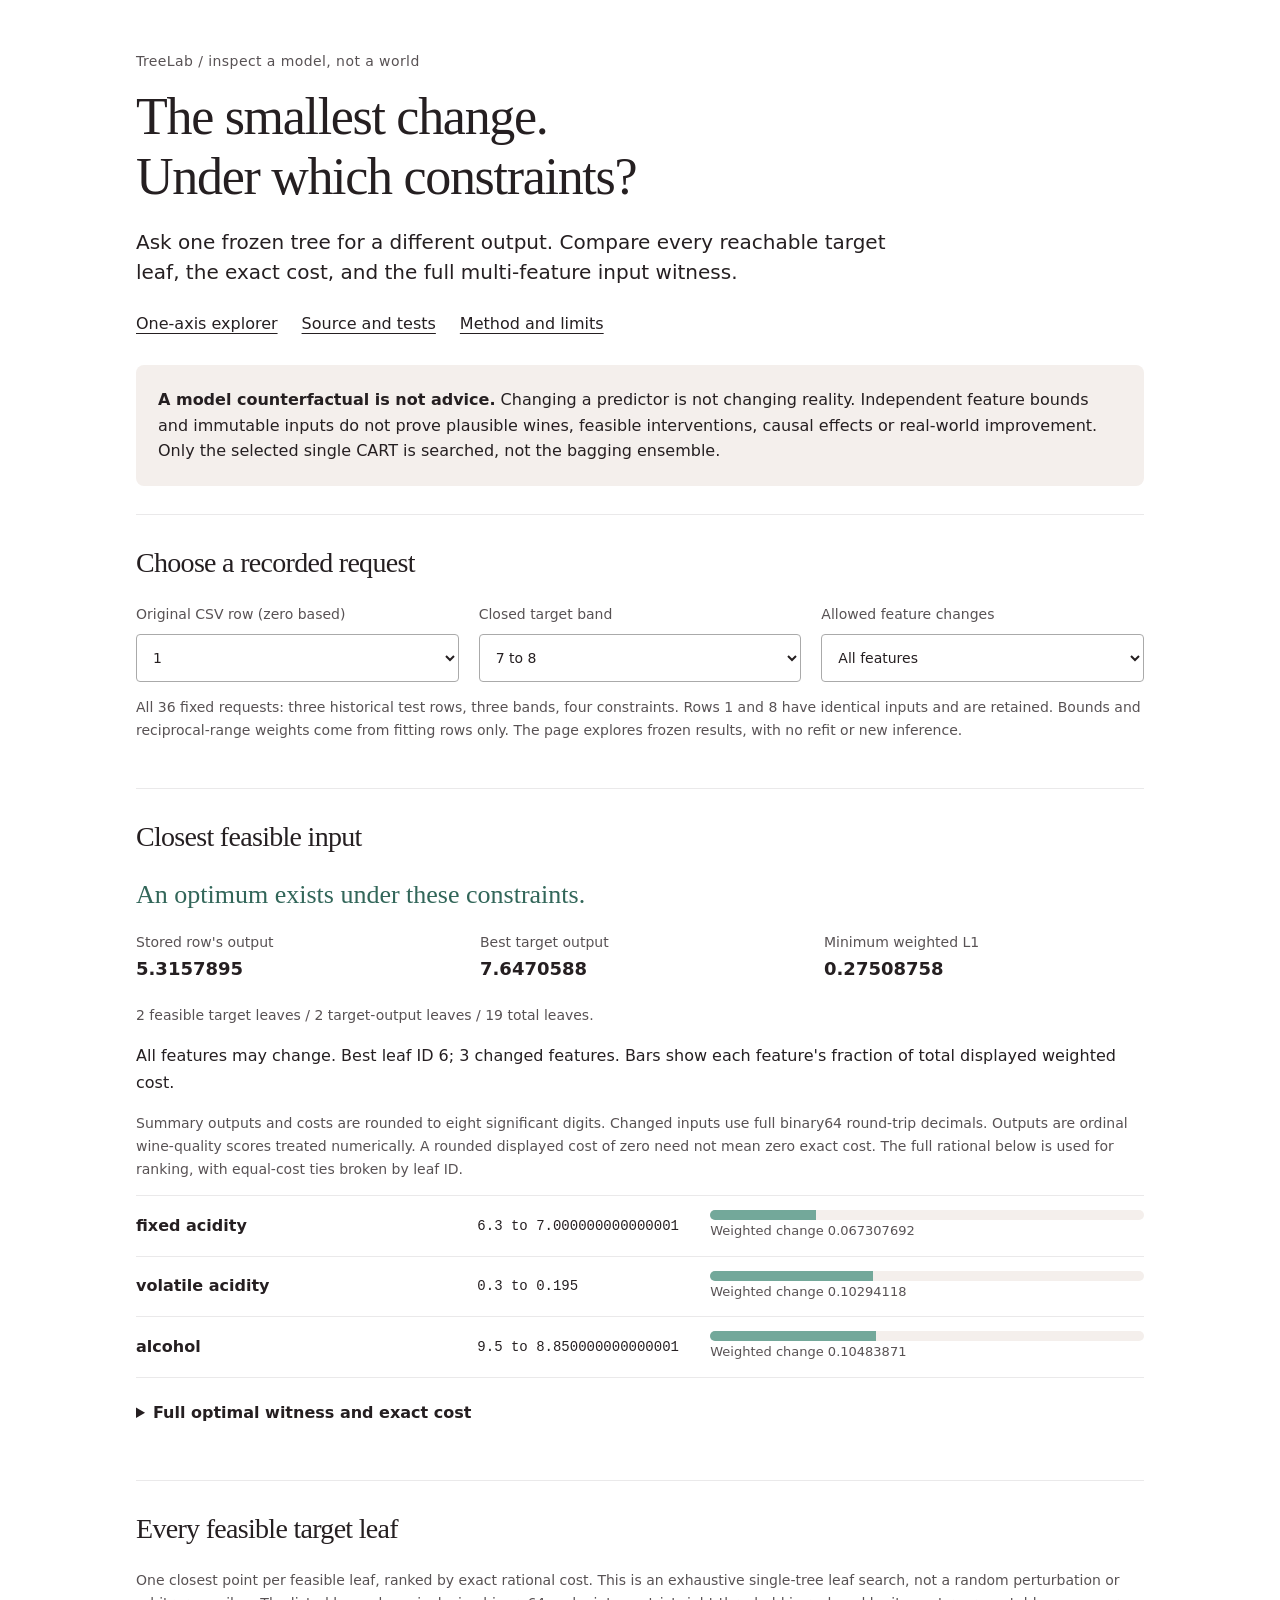
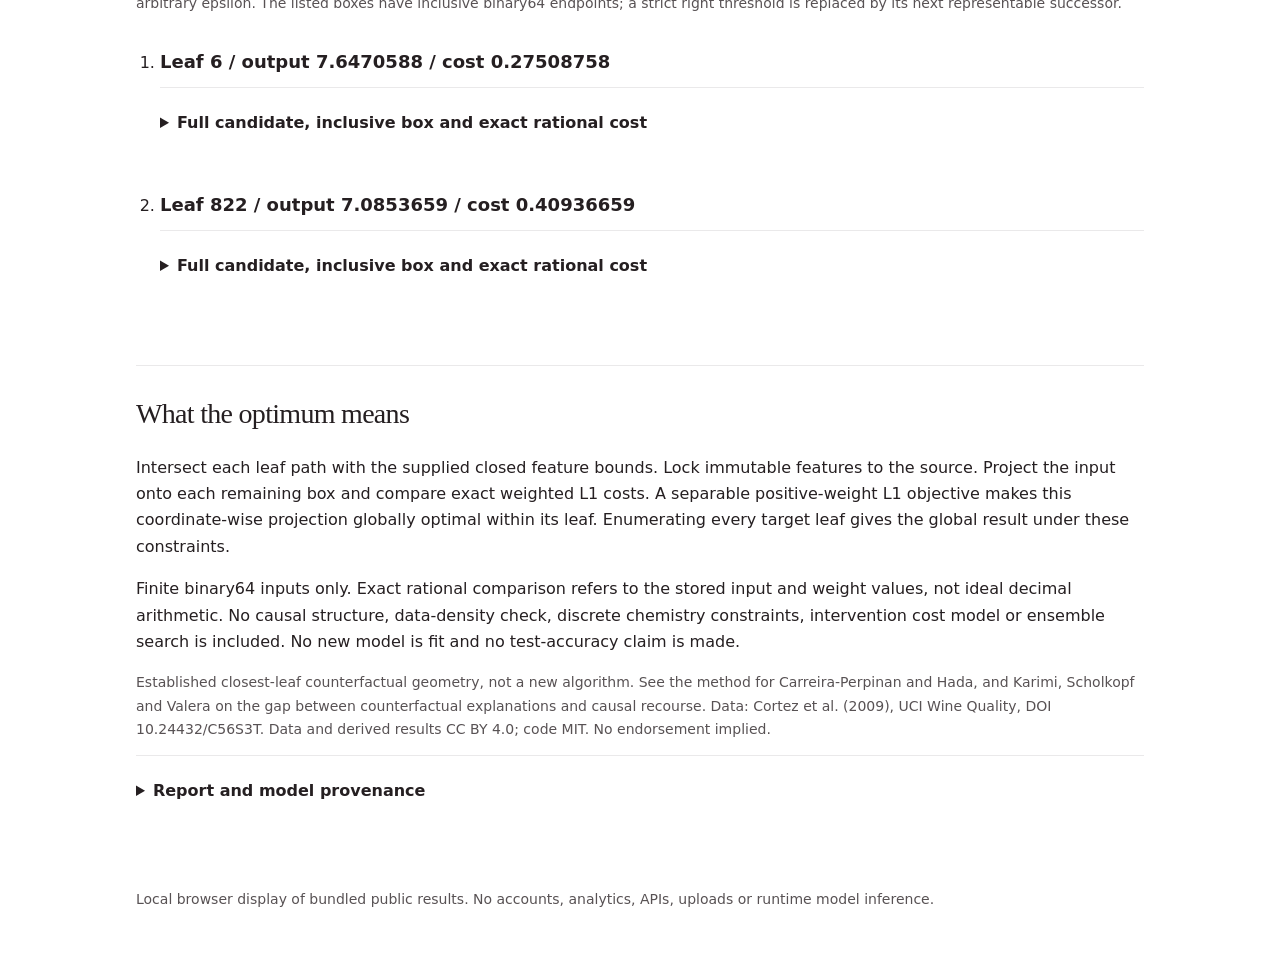
==== docs/counterfactual.html @ 95746853 "Rename 9-counterfactual.html to counterfactual.html" ====
<!doctype html>
<html lang="en"><head><meta charset="utf-8"><meta name="viewport" content="width=device-width,initial-scale=1"><meta name="description" content="Constrained, multi-feature CART counterfactuals. Closest feasible leaf, exact rational weighted-L1 costs, full witnesses and explicit infeasibility."><title>TreeLab / constrained counterfactuals</title><link rel="stylesheet" href="style.css"><link rel="stylesheet" href="counterfactual.css"><script defer src="counterfactual-data.js"></script><script defer src="counterfactual.js"></script></head>
<body><main><header><p class="eyebrow">TreeLab / inspect a model, not a world</p><h1>The smallest change.<br>Under which constraints?</h1><p class="intro">Ask one frozen tree for a different output. Compare every reachable target leaf, the exact cost, and the full multi-feature input witness.</p><nav aria-label="Project"><a href="index.html">One-axis explorer</a><a href="https://github.com/midya8/treelab">Source and tests</a><a href="https://github.com/midya8/treelab/blob/main/COUNTERFACTUALS.md">Method and limits</a></nav></header>
<aside class="note"><strong>A model counterfactual is not advice.</strong> Changing a predictor is not changing reality. Independent feature bounds and immutable inputs do not prove plausible wines, feasible interventions, causal effects or real-world improvement. Only the selected single CART is searched, not the bagging ensemble.</aside>
<noscript>JavaScript is required. The source repository contains the complete report and CLI.</noscript><p id="cf-error" role="alert" hidden></p>
<section aria-labelledby="choose"><h2 id="choose">Choose a recorded request</h2><div class="controls"><label>Original CSV row (zero based)<select id="cf-row"></select></label><label>Closed target band<select id="cf-target"><option value="6">6 to 7</option><option value="7">7 to 8</option><option value="9">9 only</option></select></label><label>Allowed feature changes<select id="cf-policy"><option value="all_features">All features</option><option value="alcohol_only">Alcohol only</option><option value="fixed_alcohol">Everything except alcohol</option><option value="all_fixed">No features</option></select></label></div><p class="caption">All 36 fixed requests: three historical test rows, three bands, four constraints. Rows 1 and 8 have identical inputs and are retained. Bounds and reciprocal-range weights come from fitting rows only. The page explores frozen results, with no refit or new inference.</p></section>
<section aria-labelledby="result"><h2 id="result">Closest feasible input</h2><p id="cf-status" class="verdict" role="status"></p><div class="facts"><div><span>Stored row's output</span><strong id="cf-base"></strong></div><div><span>Best target output</span><strong id="cf-output"></strong></div><div><span>Minimum weighted L1</span><strong id="cf-cost"></strong></div></div><p id="cf-counts" class="caption"></p><p id="cf-explanation"></p><p class="caption">Summary outputs and costs are rounded to eight significant digits. Changed inputs use full binary64 round-trip decimals. Outputs are ordinal wine-quality scores treated numerically. A rounded displayed cost of zero need not mean zero exact cost. The full rational below is used for ranking, with equal-cost ties broken by leaf ID.</p><div id="cf-changes" aria-label="Feature changes"></div>
<details id="cf-witness-details"><summary>Full optimal witness and exact cost</summary><pre id="cf-witness"></pre><div class="step-buttons"><button id="cf-copy" type="button">Copy request and result</button><button id="cf-download" type="button">Download request and result</button></div><p id="cf-copy-status" role="status"></p></details></section>
<section aria-labelledby="leaves"><h2 id="leaves">Every feasible target leaf</h2><p class="caption">One closest point per feasible leaf, ranked by exact rational cost. This is an exhaustive single-tree leaf search, not a random perturbation or arbitrary epsilon. The listed boxes have inclusive binary64 endpoints; a strict right threshold is replaced by its next representable successor.</p><ol id="cf-candidates"></ol><p id="cf-empty"></p></section>
<section aria-labelledby="scope"><h2 id="scope">What the optimum means</h2><p>Intersect each leaf path with the supplied closed feature bounds. Lock immutable features to the source. Project the input onto each remaining box and compare exact weighted L1 costs. A separable positive-weight L1 objective makes this coordinate-wise projection globally optimal within its leaf. Enumerating every target leaf gives the global result under these constraints.</p><p>Finite binary64 inputs only. Exact rational comparison refers to the stored input and weight values, not ideal decimal arithmetic. No causal structure, data-density check, discrete chemistry constraints, intervention cost model or ensemble search is included. No new model is fit and no test-accuracy claim is made.</p><p class="caption">Established closest-leaf counterfactual geometry, not a new algorithm. See the method for Carreira-Perpinan and Hada, and Karimi, Scholkopf and Valera on the gap between counterfactual explanations and causal recourse. Data: Cortez et al. (2009), UCI Wine Quality, DOI 10.24432/C56S3T. Data and derived results CC BY 4.0; code MIT. No endorsement implied.</p><details><summary>Report and model provenance</summary><pre id="cf-provenance"></pre></details></section>
<footer>Local browser display of bundled public results. No accounts, analytics, APIs, uploads or runtime model inference.</footer></main></body></html>
---- docs/style.css ----
:root{color-scheme:light;--ink:#251f21;--muted:#585254;--rule:#eae9ea;--teal:#73a89a;--ground:#f4efec}*{box-sizing:border-box}body{margin:0;background:white;color:var(--ink);font:16px/1.65 system-ui,-apple-system,sans-serif}main{max-width:1080px;margin:auto;padding:36px}h1,h2{font-family:Georgia,serif;font-weight:400;letter-spacing:-.025em;line-height:1.15}h1{font-size:clamp(32px,5vw,52px);margin:12px 0 20px}h2{font-size:28px;margin:0 0 24px}.eyebrow,.caption,footer{color:var(--muted)}.eyebrow{font-size:14px;letter-spacing:.03em}.intro{max-width:750px;font-size:20px;line-height:1.5}nav{display:flex;gap:24px;flex-wrap:wrap;margin:24px 0}a{color:var(--ink);text-underline-offset:4px}a:hover{text-decoration-thickness:2px}.note{background:var(--ground);border-radius:8px;padding:22px;margin:28px 0;line-height:1.6}section{padding:32px 0;border-top:1px solid var(--rule)}.controls{display:grid;grid-template-columns:repeat(3,minmax(0,1fr));gap:20px}label{display:block;font-size:14px;color:var(--muted)}select,button,input{font:inherit}select{width:100%;margin-top:8px;padding:12px;border:1px solid #aaa;border-radius:4px;background:white;color:var(--ink);min-height:48px}.caption{font-size:14px;line-height:1.65}button{background:white;border:1px solid #aaa;border-radius:4px;padding:10px 15px;min-height:46px;color:var(--ink);cursor:pointer}button:hover:not(:disabled){background:var(--ground)}button:disabled{opacity:.5;cursor:default}button:focus-visible,select:focus-visible,summary:focus-visible,input:focus-visible{outline:3px solid var(--teal);outline-offset:4px}.facts{display:grid;grid-template-columns:repeat(3,minmax(0,1fr));gap:24px;margin:20px 0}.facts span{display:block;font-size:14px;color:var(--muted)}.facts strong{display:block;font-size:18px;font-weight:600;overflow-wrap:anywhere}.extrema,.step-buttons{display:flex;flex-wrap:wrap;gap:12px;margin:18px 0}.extrema button{border-color:var(--teal);font-weight:600}svg{width:100%;height:auto;display:block;overflow:visible}input[type=range]{width:100%;height:44px;accent-color:var(--teal);margin:12px 0}.selected-output{color:var(--teal);font-weight:600}details{border-top:1px solid var(--rule);padding:12px 0}summary{cursor:pointer;padding:10px 0;min-height:44px;font-weight:600}pre,code{font:13px/1.6 ui-monospace,monospace;white-space:pre-wrap;overflow-wrap:anywhere}pre{background:#faf9f8;padding:18px;border-radius:4px}ol{padding-left:24px}li{padding:8px 0;overflow-wrap:anywhere}#members{display:grid;grid-template-columns:repeat(2,minmax(0,1fr));gap:0 32px}#all-segments button{text-align:left;width:100%;font-size:14px}footer{padding:30px 0;font-size:14px}#error{color:#a51d1d}p{overflow-wrap:anywhere}@media(max-width:700px){main{padding:24px}h2{font-size:24px}.controls,.facts{grid-template-columns:1fr;gap:16px}.facts{margin:18px 0}.facts strong{font-size:17px}.note{padding:18px}.intro{font-size:18px}#members{grid-template-columns:1fr}section{padding:26px 0}.extrema button{width:100%}svg{min-height:185px}button{max-width:100%}}@media(prefers-reduced-motion:reduce){*{scroll-behavior:auto}}
---- docs/counterfactual.css ----
.verdict{font:26px/1.3 Georgia,serif;margin:16px 0}.verdict[data-status=optimal]{color:#326659}.verdict[data-status=infeasible]{color:#87562f}.change-row{display:grid;grid-template-columns:1.5fr 1fr 2fr;gap:16px;padding:14px 0;border-top:1px solid var(--rule);align-items:center}.change-row strong{font-weight:600}.change-value{font:14px/1.6 ui-monospace,monospace;overflow-wrap:anywhere}.change-track{height:10px;background:var(--ground);border-radius:5px;overflow:hidden}.change-fill{height:100%;background:var(--teal)}.change-weight{font-size:13px;color:var(--muted)}#cf-candidates li{padding:16px 0}#cf-candidates strong{font-size:18px}#cf-candidates details{margin-top:10px}#cf-candidates code{display:block}#cf-error{color:#a51d1d}@media(max-width:700px){.change-row{grid-template-columns:1fr;gap:6px}.verdict{font-size:23px}}
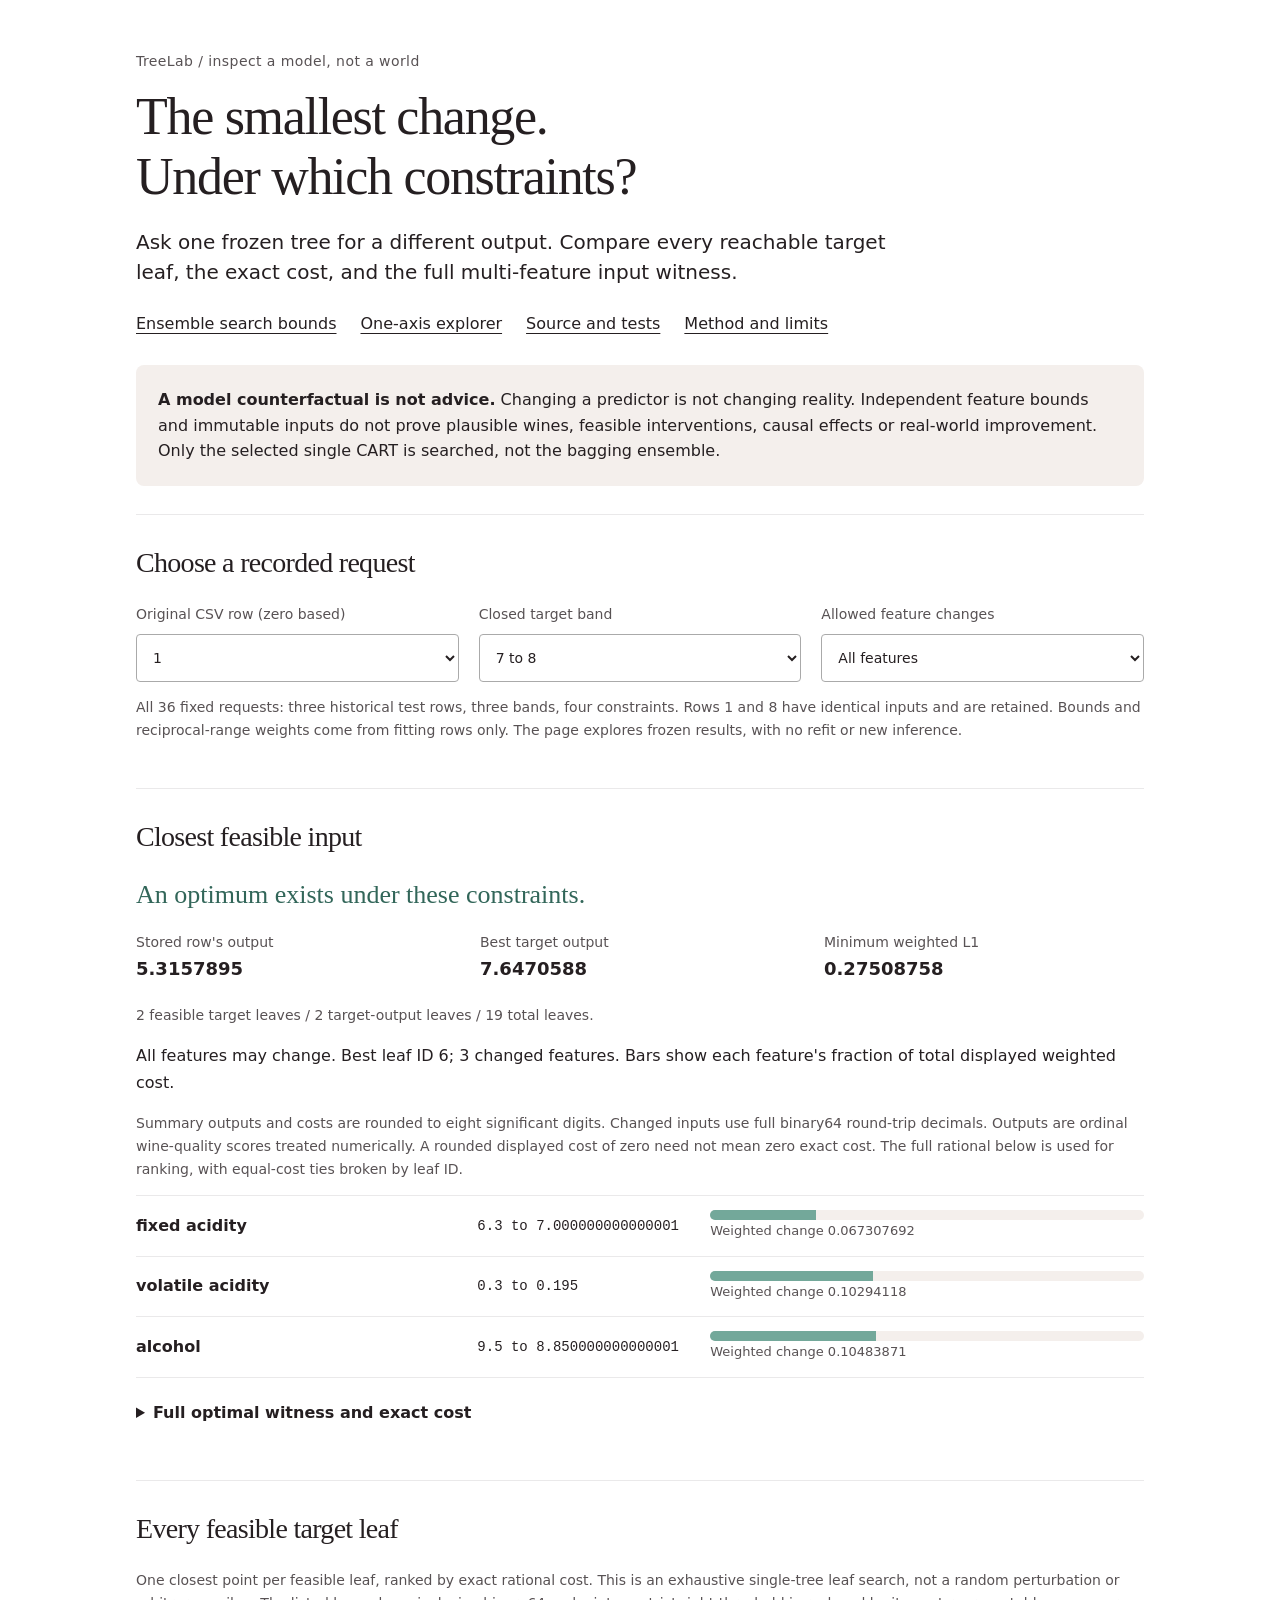
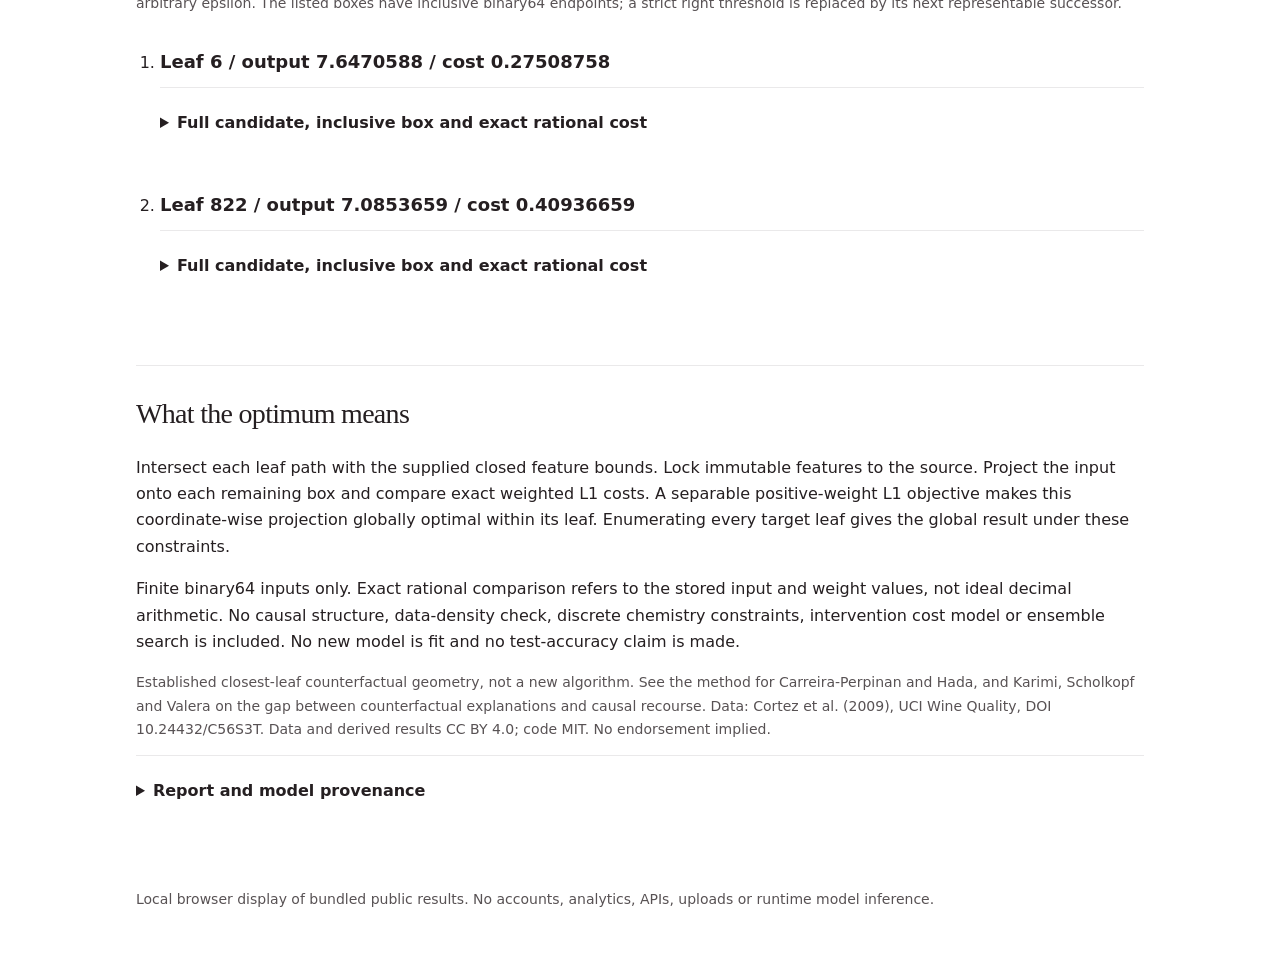
==== commit f648b25e: "Update counterfactual.html" ====
--- a/docs/counterfactual.html
+++ b/docs/counterfactual.html
@@ -1,6 +1,6 @@
 <!doctype html>
 <html lang="en"><head><meta charset="utf-8"><meta name="viewport" content="width=device-width,initial-scale=1"><meta name="description" content="Constrained, multi-feature CART counterfactuals. Closest feasible leaf, exact rational weighted-L1 costs, full witnesses and explicit infeasibility."><title>TreeLab / constrained counterfactuals</title><link rel="stylesheet" href="style.css"><link rel="stylesheet" href="counterfactual.css"><script defer src="counterfactual-data.js"></script><script defer src="counterfactual.js"></script></head>
-<body><main><header><p class="eyebrow">TreeLab / inspect a model, not a world</p><h1>The smallest change.<br>Under which constraints?</h1><p class="intro">Ask one frozen tree for a different output. Compare every reachable target leaf, the exact cost, and the full multi-feature input witness.</p><nav aria-label="Project"><a href="index.html">One-axis explorer</a><a href="https://github.com/midya8/treelab">Source and tests</a><a href="https://github.com/midya8/treelab/blob/main/COUNTERFACTUALS.md">Method and limits</a></nav></header>
+<body><main><header><p class="eyebrow">TreeLab / inspect a model, not a world</p><h1>The smallest change.<br>Under which constraints?</h1><p class="intro">Ask one frozen tree for a different output. Compare every reachable target leaf, the exact cost, and the full multi-feature input witness.</p><nav aria-label="Project"><a href="forest.html">Ensemble search bounds</a><a href="index.html">One-axis explorer</a><a href="https://github.com/midya8/treelab">Source and tests</a><a href="https://github.com/midya8/treelab/blob/main/COUNTERFACTUALS.md">Method and limits</a></nav></header>
 <aside class="note"><strong>A model counterfactual is not advice.</strong> Changing a predictor is not changing reality. Independent feature bounds and immutable inputs do not prove plausible wines, feasible interventions, causal effects or real-world improvement. Only the selected single CART is searched, not the bagging ensemble.</aside>
 <noscript>JavaScript is required. The source repository contains the complete report and CLI.</noscript><p id="cf-error" role="alert" hidden></p>
 <section aria-labelledby="choose"><h2 id="choose">Choose a recorded request</h2><div class="controls"><label>Original CSV row (zero based)<select id="cf-row"></select></label><label>Closed target band<select id="cf-target"><option value="6">6 to 7</option><option value="7">7 to 8</option><option value="9">9 only</option></select></label><label>Allowed feature changes<select id="cf-policy"><option value="all_features">All features</option><option value="alcohol_only">Alcohol only</option><option value="fixed_alcohol">Everything except alcohol</option><option value="all_fixed">No features</option></select></label></div><p class="caption">All 36 fixed requests: three historical test rows, three bands, four constraints. Rows 1 and 8 have identical inputs and are retained. Bounds and reciprocal-range weights come from fitting rows only. The page explores frozen results, with no refit or new inference.</p></section>
